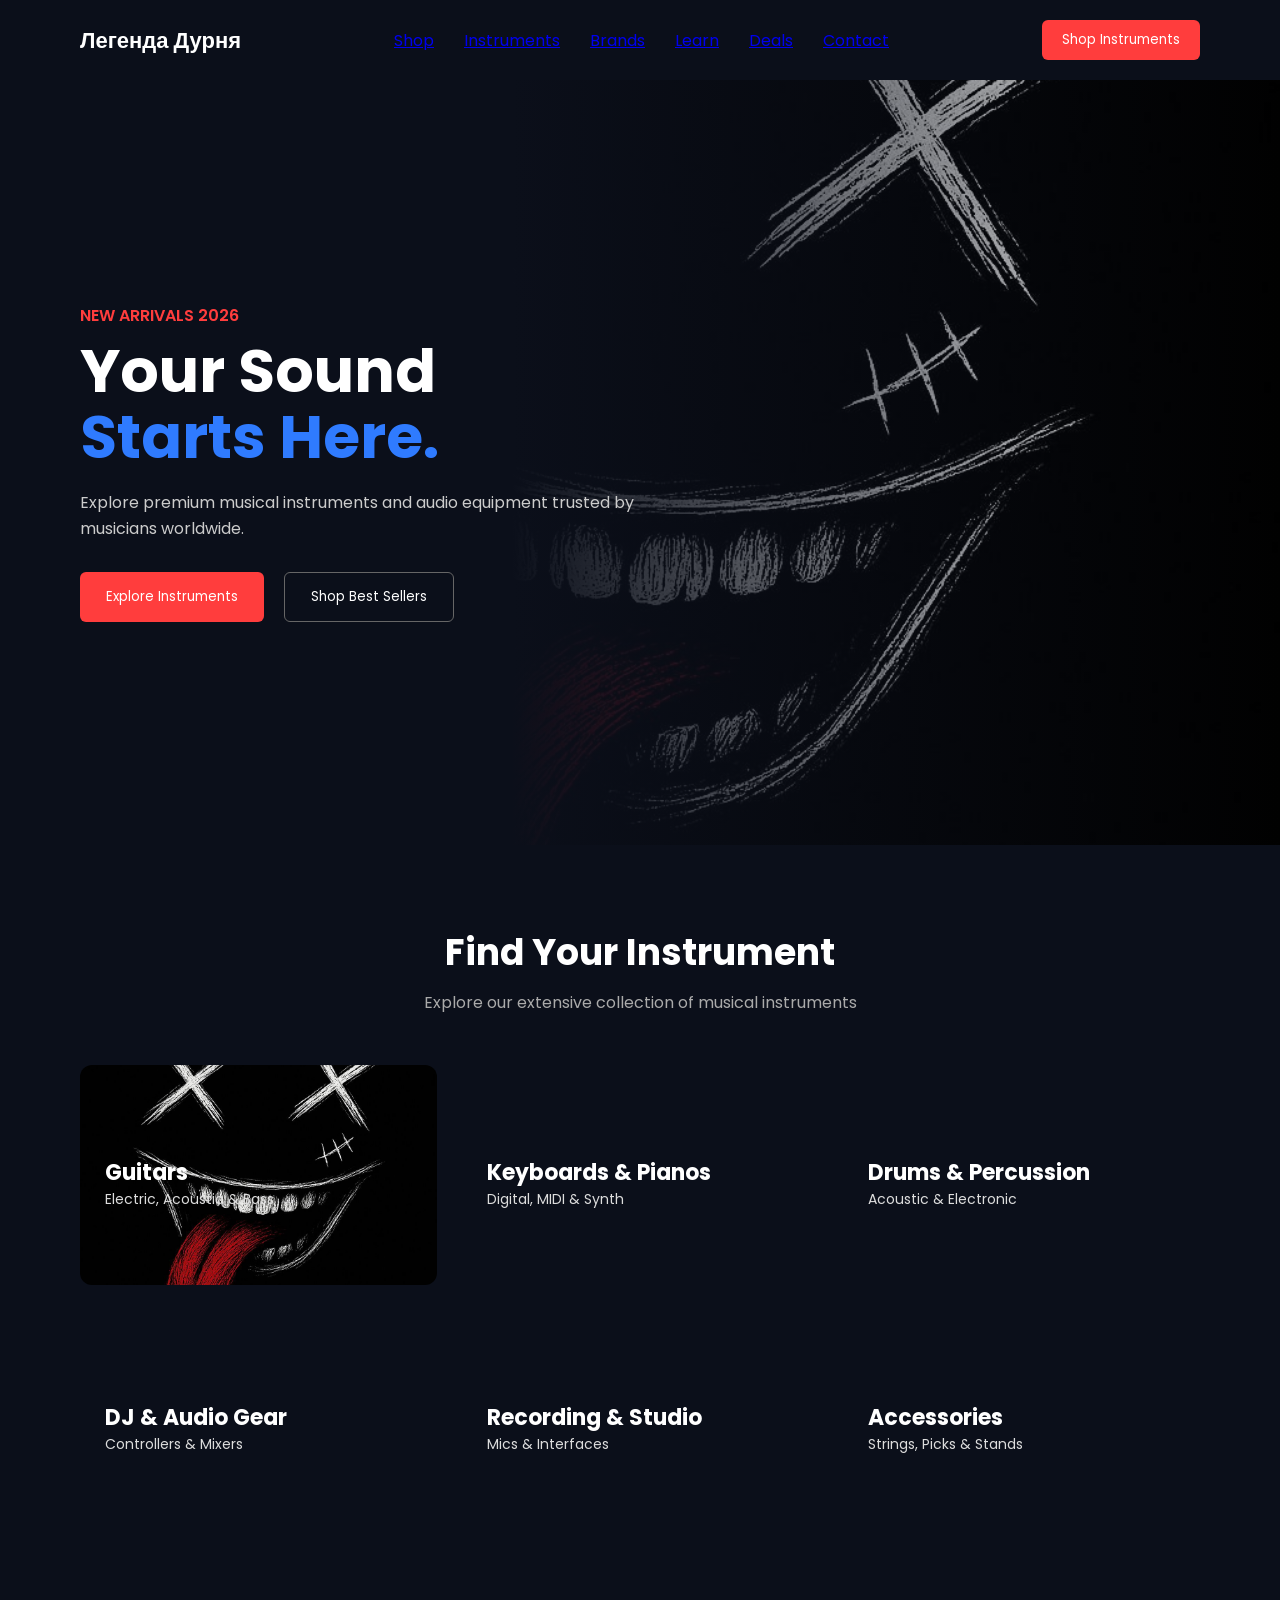
==== index.html @ aaaf857a "розробка урок в групі 1" ====
<!DOCTYPE html>
<html lang="en">
<head>
    <meta charset="UTF-8">
    <meta name="viewport" content="width=device-width, initial-scale=1.0">
    <title>main page</title>
    <link rel="stylesheet" href="css/index.css">
    <link href="https://fonts.googleapis.com/css2?family=Poppins:wght@300;400;600;700&display=swap" rel="stylesheet">
</head>
<body>
<header class="header">

<div class="logo">Легенда Дурня</div>

<nav id="main-menu">
  <ul>
    <li><a href="#shop">Shop</a></li>
    <li><a href="#instruments">Instruments</a></li>
    <li><a href="#brands">Brands</a></li>
    <li><a href="#learn">Learn</a></li>
    <li><a href="#deals">Deals</a></li>
    <li><a href="#contact">Contact</a></li>
  </ul>
</nav>

<button class="shop-btn">Shop Instruments</button>

</header>

<section class="hero">

<div class="hero-content">

<p class="tag">NEW ARRIVALS 2026</p>

<h1>
Your Sound <br>
<span>Starts Here.</span>
</h1>

<p class="description">
Explore premium musical instruments and audio equipment trusted by musicians worldwide.
</p>

<div class="buttons">

<button class="btn-primary">Explore Instruments</button>
<button class="btn-secondary">Shop Best Sellers</button>

</div>

</div>

</section>


<section id="shop" class="categories">

<h2>Find Your Instrument</h2>
<p>Explore our extensive collection of musical instruments</p>

<div class="grid">

<div class="card guitar">
<h3>Guitars</h3>
<p>Electric, Acoustic & Bass</p>
</div>

<div class="card piano">
<h3>Keyboards & Pianos</h3>
<p>Digital, MIDI & Synth</p>
</div>

<div class="card drums">
<h3>Drums & Percussion</h3>
<p>Acoustic & Electronic</p>
</div>

<div class="card dj">
<h3>DJ & Audio Gear</h3>
<p>Controllers & Mixers</p>
</div>

<div class="card studio">
<h3>Recording & Studio</h3>
<p>Mics & Interfaces</p>
</div>

<div class="card accessories">
<h3>Accessories</h3>
<p>Strings, Picks & Stands</p>
</div>

</div>

</section>
 <script src="js/index.js"></script>   
</body>
</html>
---- css/index.css ----
*{
margin:0;
padding:0;
box-sizing:border-box;
font-family:'Poppins',sans-serif;
}

body{
background:#0b0f1a;
color:white;
}

/* HEADER */

.header{
display:flex;
justify-content:space-between;
align-items:center;
padding:20px 80px;
background:#0b0f1a;
}

.logo{
font-weight:700;
font-size:22px;
}

nav ul{
display:flex;
gap:30px;
list-style:none;
color:#bbb;
}

nav li:hover{
color:white;
cursor:pointer;
}

.shop-btn{
background:#ff3d3d;
border:none;
padding:10px 20px;
color:white;
border-radius:6px;
cursor:pointer;
}

/* HERO */

.hero{
height:85vh;
display:flex;
align-items:center;
padding:0 80px;

background:
linear-gradient(to right,#0b0f1a 40%,transparent),
url("../imeges/photo_2026-03-14_17-24-15.jpg");

background-size:cover;
background-position:center;
}

.hero-content{
max-width:600px;
}

.tag{
color:#ff3d3d;
margin-bottom:10px;
font-weight:600;
}

.hero h1{
font-size:60px;
line-height:1.1;
}

.hero span{
color:#2f7bff;
}

.description{
margin-top:20px;
color:#ccc;
line-height:1.6;
}

.buttons{
margin-top:30px;
display:flex;
gap:20px;
}

.btn-primary{
background:#ff3d3d;
border:none;
padding:14px 26px;
border-radius:6px;
color:white;
cursor:pointer;
}

.btn-secondary{
background:transparent;
border:1px solid #666;
padding:14px 26px;
border-radius:6px;
color:white;
cursor:pointer;
}

/* CATEGORIES */

.categories{
padding:80px;
text-align:center;
}

.categories h2{
font-size:36px;
margin-bottom:10px;
}

.categories p{
color:#aaa;
margin-bottom:50px;
}

.grid{
display:grid;
grid-template-columns:repeat(3,1fr);
gap:25px;
}

.card{
height:220px;
border-radius:12px;
display:flex;
flex-direction:column;
justify-content:flex-end;
padding:25px;
text-align:left;

background-size:cover;
background-position:center;

transition:0.3s;
}

.card:hover{
transform:scale(1.05);
}

.card h3{
font-size:22px;
}

.card p{
font-size:14px;
color:#ddd;
}

/* images */

.guitar{
background-image:url("../imeges/photo_2026-03-14_17-24-15.jpg");
}

.piano{
background-image:url("https://images.unsplash.com/photo-1513883049090-d0b7439799bf");
}

.drums{
background-image:url("https://images.unsplash.com/photo-1519895609939-d2a6494c3f6c");
}

.dj{
background-image:url("https://images.unsplash.com/photo-1511379938547-c1f69419868d");
}

.studio{
background-image:url("https://images.unsplash.com/photo-1519389950473-47ba0277781c");
}

.accessories{
background-image:url("https://images.unsplash.com/photo-1511671782779-c97d3d27a1d4");
}
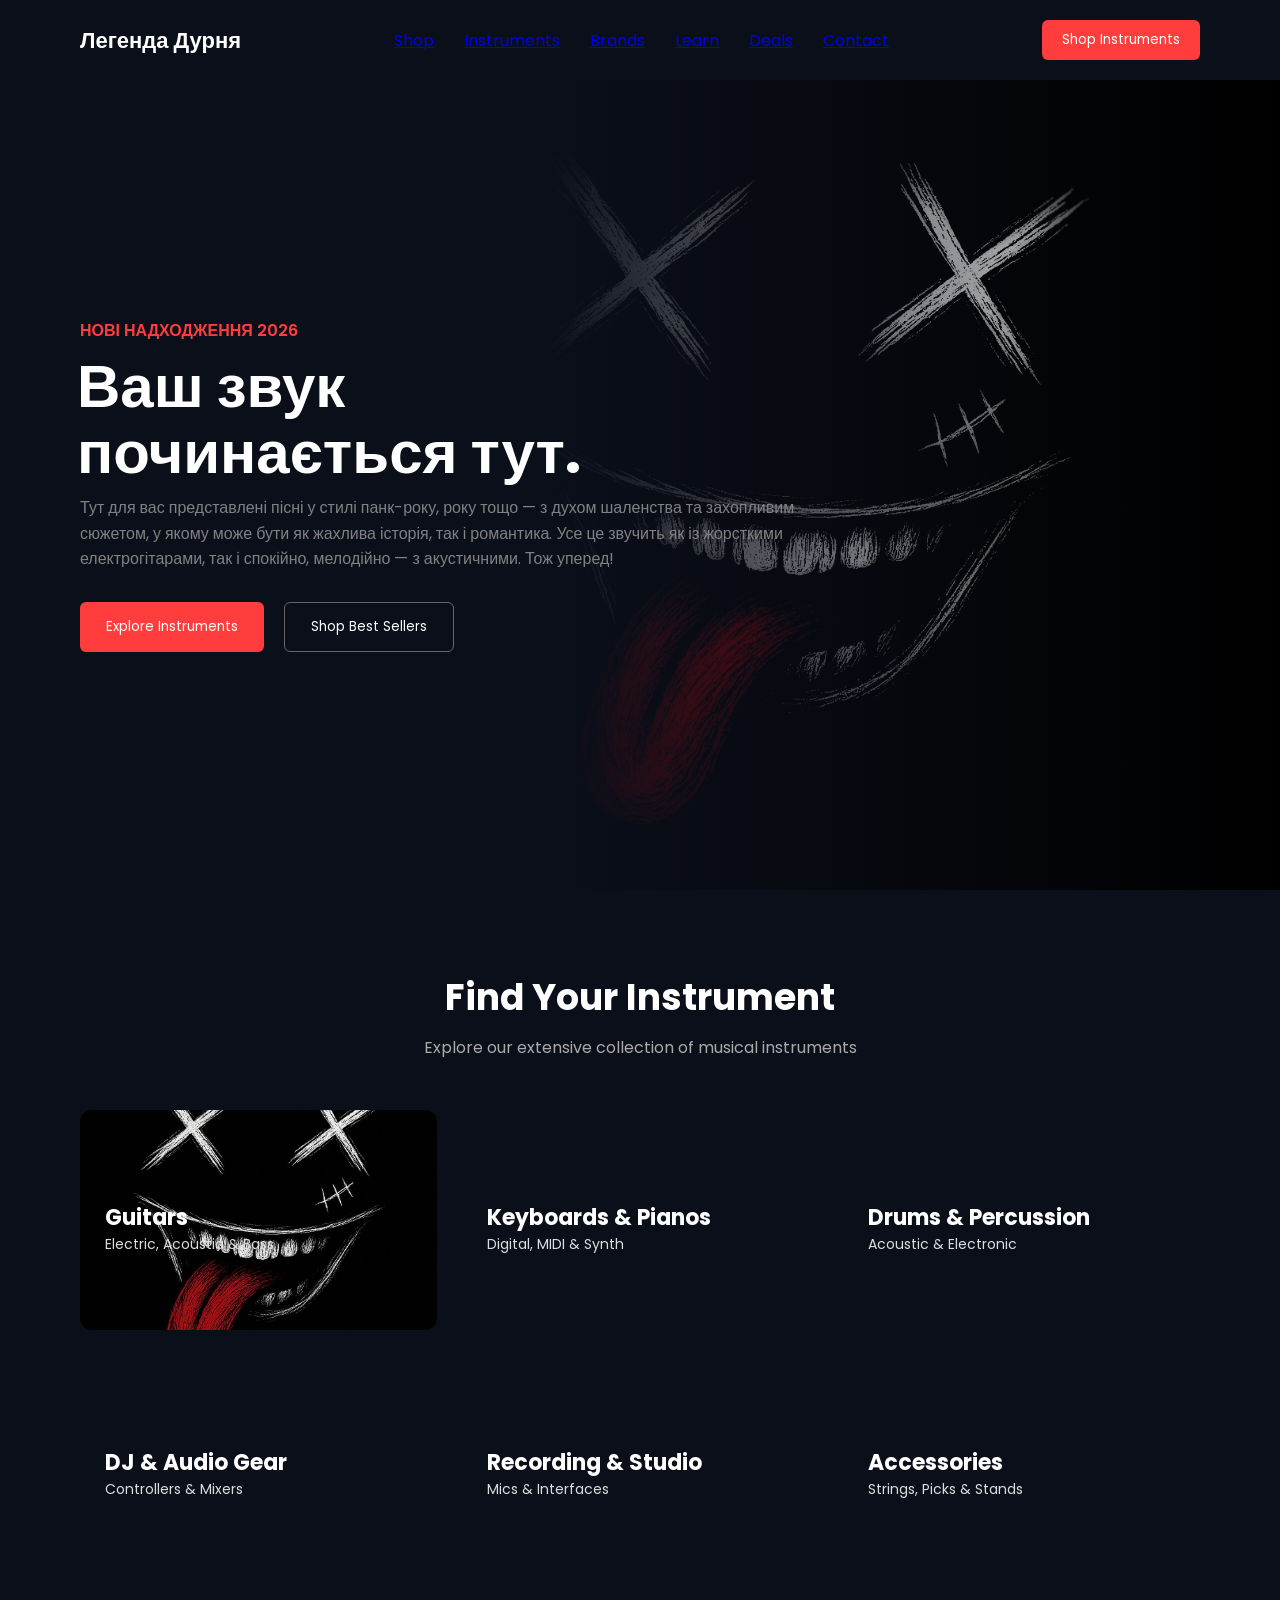
==== commit 842acce8: "головне фото та текст" ====
--- a/index.html
+++ b/index.html
@@ -1,5 +1,5 @@
 <!DOCTYPE html>
-<html lang="en">
+<html lang="uk">
 <head>
     <meta charset="UTF-8">
     <meta name="viewport" content="width=device-width, initial-scale=1.0">
@@ -29,17 +29,22 @@
 
 <section class="hero">
 
+
 <div class="hero-content">
 
-<p class="tag">NEW ARRIVALS 2026</p>
+<p class="tag">НОВІ НАДХОДЖЕННЯ 2026</p>
 
-<h1>
-Your Sound <br>
-<span>Starts Here.</span>
+<h1 class="text"> Ваш звук <br>
+<span>починається тут.</span>
 </h1>
 
 <p class="description">
-Explore premium musical instruments and audio equipment trusted by musicians worldwide.
+Тут для вас представлені
+пісні у стилі панк-року, року тощо —
+з духом шаленства та захопливим сюжетом,
+у якому може бути як жахлива історія, так і романтика.
+Усе це звучить як із жорсткими електрогітарами, так і спокійно, мелодійно — з акустичними.
+Тож уперед!
 </p>
 
 <div class="buttons">
--- a/css/index.css
+++ b/css/index.css
@@ -49,27 +49,34 @@
 /* HERO */
 
 .hero{
-height:85vh;
+height:90vh;
 display:flex;
 align-items:center;
 padding:0 80px;
 
+
 background:
-linear-gradient(to right,#0b0f1a 40%,transparent),
-url("../imeges/photo_2026-03-14_17-24-15.jpg");
-
+linear-gradient(to right,#0b0f1a 25%,transparent),
+url("../imeges/IMG_20260318_171021.jpg");
+max-width: 90%;
+margin-left: 300px ;
 background-size:cover;
 background-position:center;
 }
 
 .hero-content{
-max-width:600px;
+max-width:450px;
+}
+
+.text{
+    margin-left: -303px ;
 }
 
 .tag{
 color:#ff3d3d;
 margin-bottom:10px;
 font-weight:600;
+margin-left: -300px ;
 }
 
 .hero h1{
@@ -78,19 +85,21 @@
 }
 
 .hero span{
-color:#2f7bff;
+color:#ffffff;
 }
 
 .description{
-margin-top:20px;
-color:#ccc;
+margin-top:10px;
+color:#818181;
 line-height:1.6;
+margin-left: -300px ;
 }
 
 .buttons{
 margin-top:30px;
 display:flex;
 gap:20px;
+margin-left: -300px ;
 }
 
 .btn-primary{
@@ -165,7 +174,7 @@
 /* images */
 
 .guitar{
-background-image:url("../imeges/photo_2026-03-14_17-24-15.jpg");
+background-image:url("../imeges/photo_2026-03-14_17-24-15.jpg"); 
 }
 
 .piano{
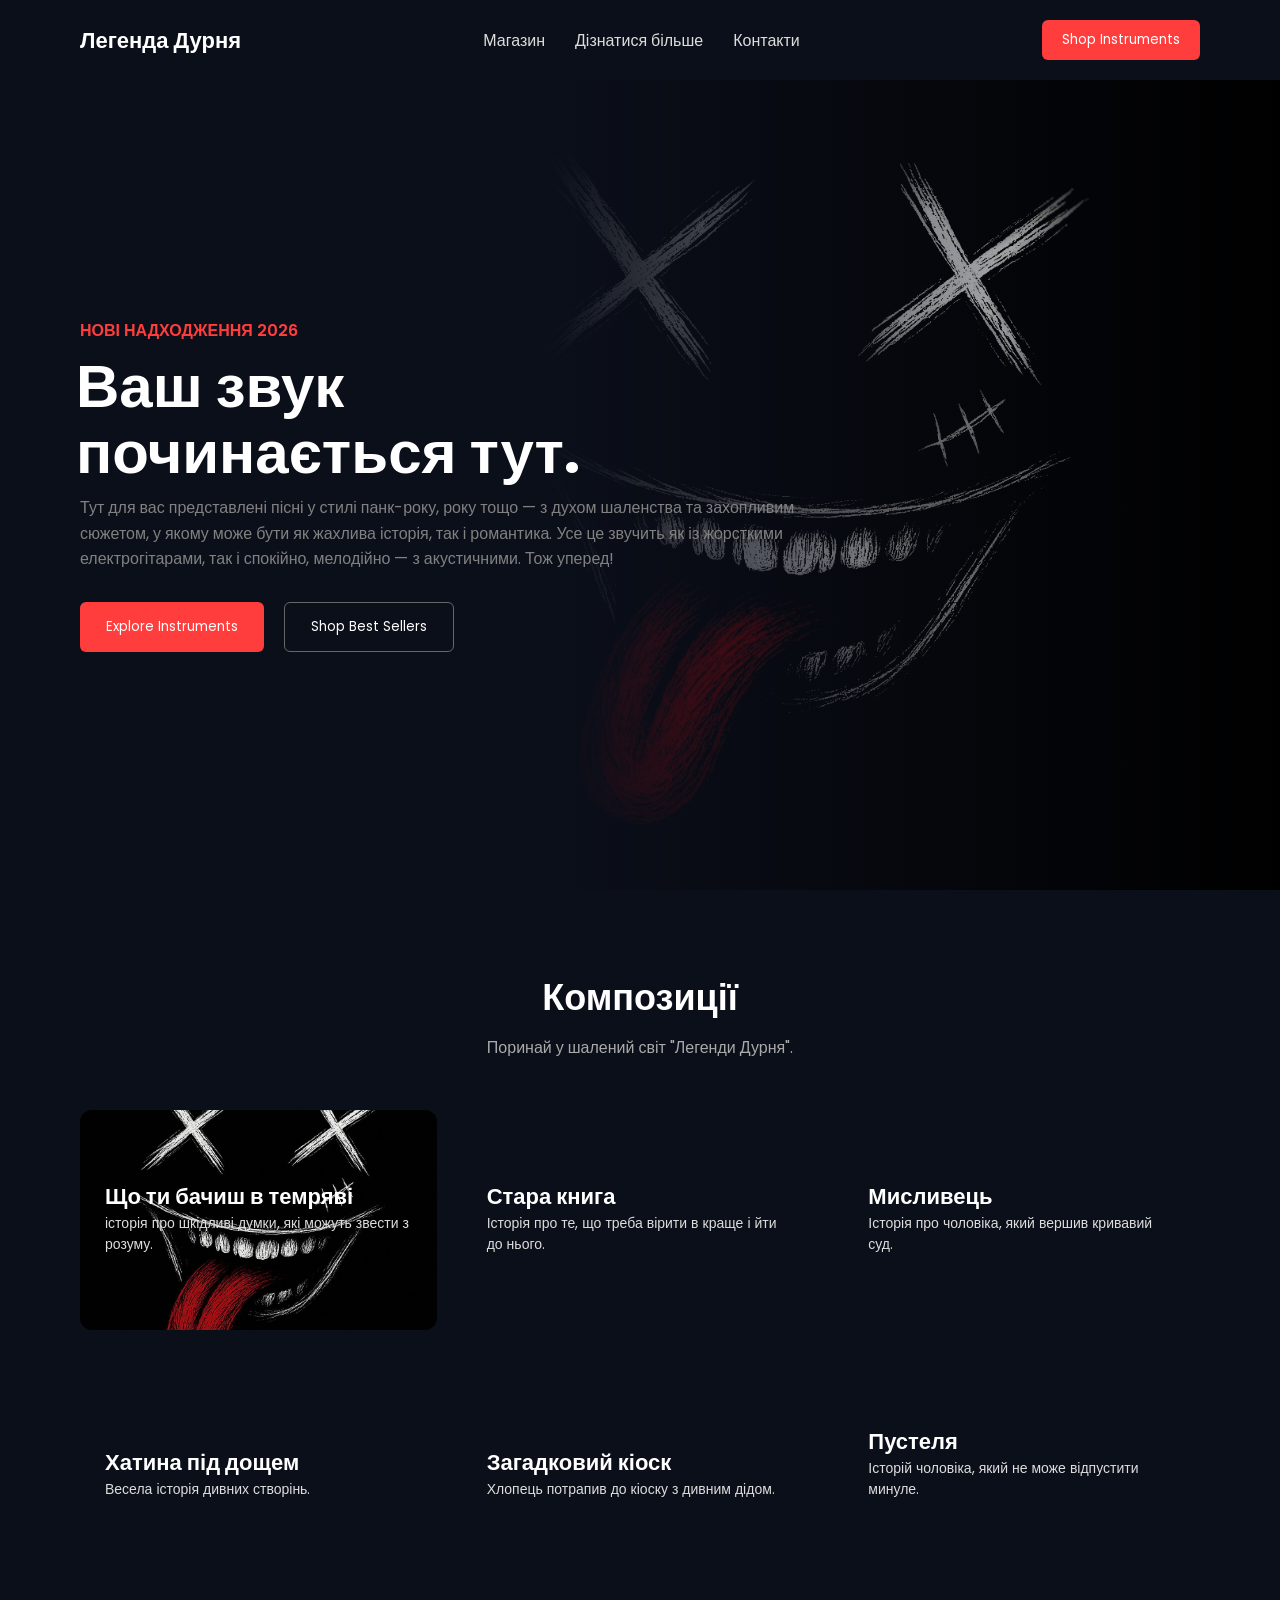
==== commit 7032dac5: "Робота над текстом і стилями" ====
--- a/index.html
+++ b/index.html
@@ -14,12 +14,9 @@
 
 <nav id="main-menu">
   <ul>
-    <li><a href="#shop">Shop</a></li>
-    <li><a href="#instruments">Instruments</a></li>
-    <li><a href="#brands">Brands</a></li>
-    <li><a href="#learn">Learn</a></li>
-    <li><a href="#deals">Deals</a></li>
-    <li><a href="#contact">Contact</a></li>
+    <li><a href="#shop">Магазин</a></li>
+    <li><a href="#learn">Дізнатися більше</a></li>
+    <li><a href="#contact">Контакти</a></li>
   </ul>
 </nav>
 
@@ -61,39 +58,39 @@
 
 <section id="shop" class="categories">
 
-<h2>Find Your Instrument</h2>
-<p>Explore our extensive collection of musical instruments</p>
+<h2>Композиції</h2>
+<p>Поринай у шалений світ "Легенди Дурня".</p>
 
 <div class="grid">
 
 <div class="card guitar">
-<h3>Guitars</h3>
-<p>Electric, Acoustic & Bass</p>
+<h3>Що ти бачиш в темряві</h3>
+<p>історія про шкідливі думки, які можуть звести з розуму.</p>
 </div>
 
 <div class="card piano">
-<h3>Keyboards & Pianos</h3>
-<p>Digital, MIDI & Synth</p>
+<h3>Стара книга</h3>
+<p>Історія про те, що треба вірити в краще і йти до нього.</p>
 </div>
 
 <div class="card drums">
-<h3>Drums & Percussion</h3>
-<p>Acoustic & Electronic</p>
+<h3>Мисливець</h3>
+<p>Історія про чоловіка, який вершив кривавий суд.</p>
 </div>
 
 <div class="card dj">
-<h3>DJ & Audio Gear</h3>
-<p>Controllers & Mixers</p>
+<h3>Хатина під дощем</h3>
+<p>Весела історія дивних створінь.</p>
 </div>
 
 <div class="card studio">
-<h3>Recording & Studio</h3>
-<p>Mics & Interfaces</p>
+<h3>Загадковий кіоск</h3>
+<p>Хлопець потрапив до кіоску з дивним дідом.</p>
 </div>
 
 <div class="card accessories">
-<h3>Accessories</h3>
-<p>Strings, Picks & Stands</p>
+<h3>Пустеля</h3>
+<p>Історій чоловіка, який не може відпустити минуле.</p>
 </div>
 
 </div>
--- a/css/index.css
+++ b/css/index.css
@@ -18,6 +18,12 @@
 align-items:center;
 padding:20px 80px;
 background:#0b0f1a;
+font-family:initial;
+}
+
+a {
+    color:#ddd;
+    text-decoration:none;
 }
 
 .logo{
@@ -69,7 +75,7 @@
 }
 
 .text{
-    margin-left: -303px ;
+    margin-left: -304px ;
 }
 
 .tag{
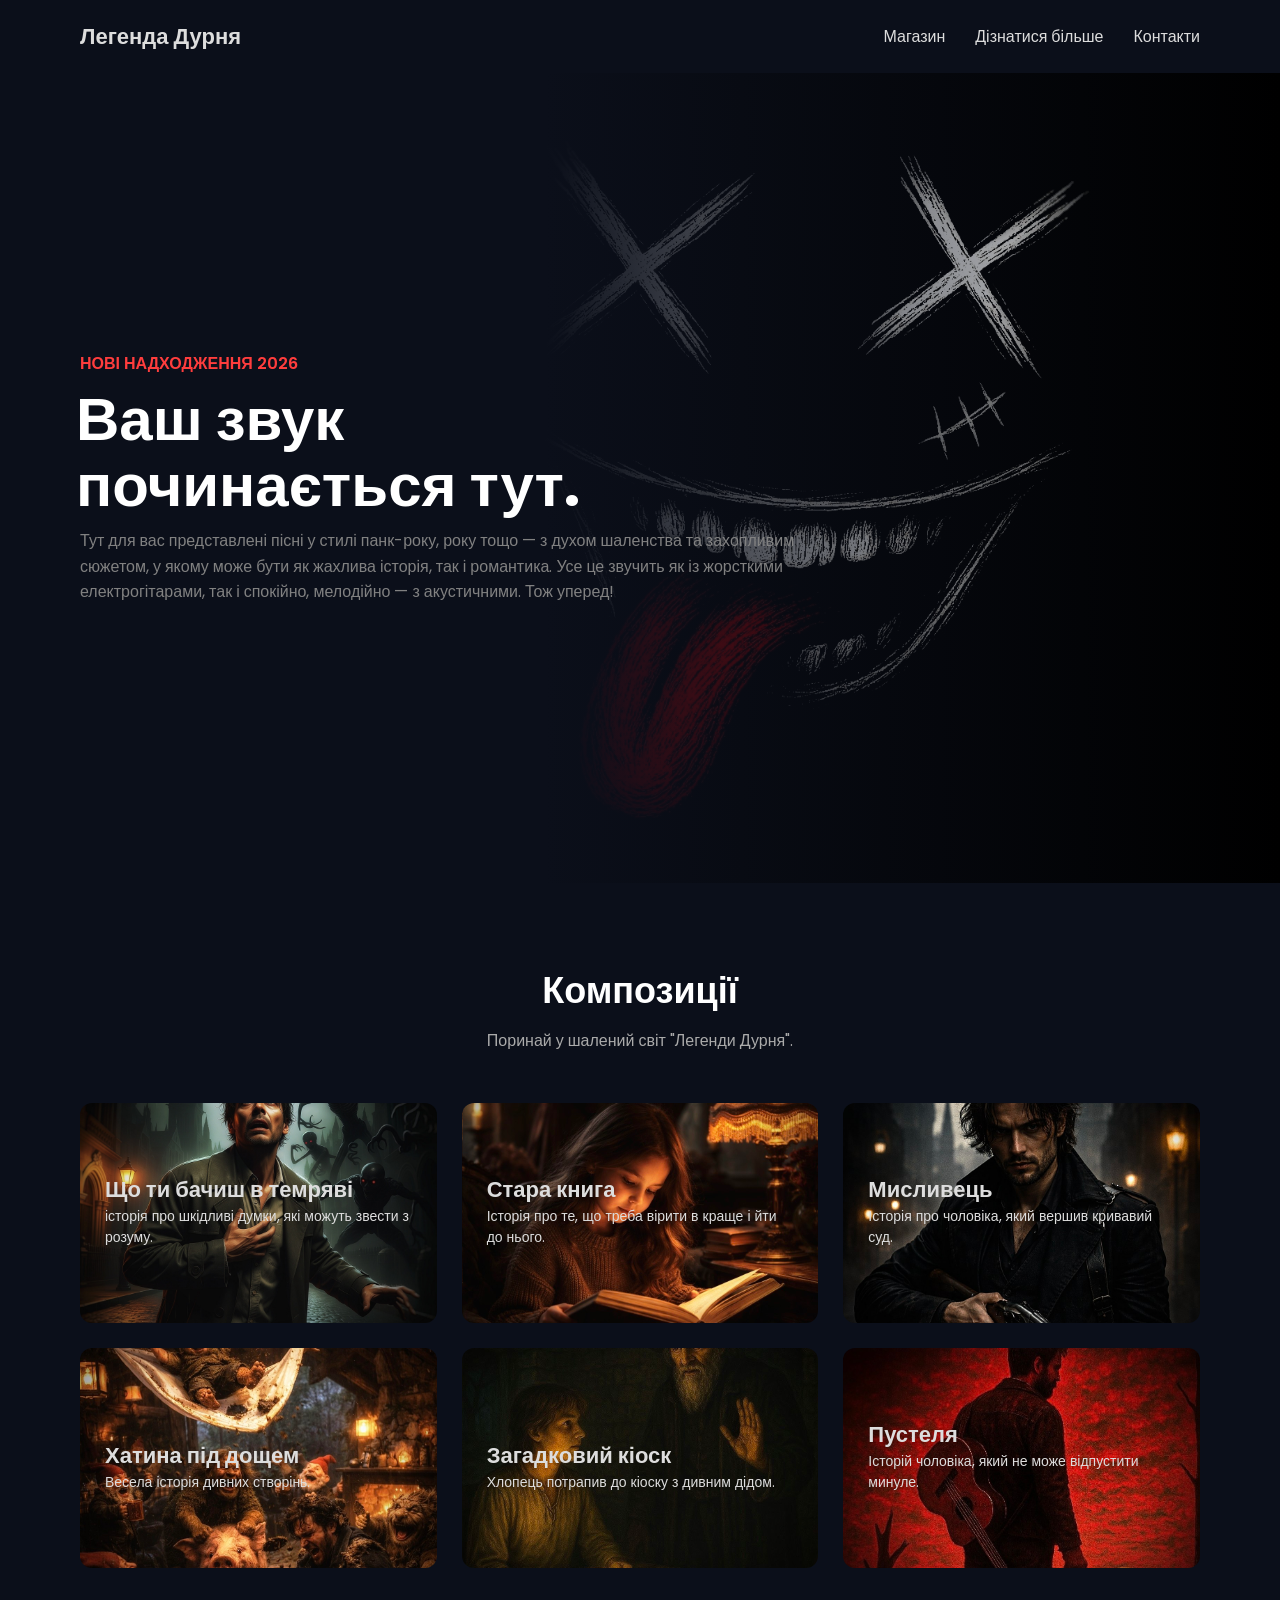
==== commit 03a38298: "робота над дрогою сторінкою і не тільки" ====
--- a/index.html
+++ b/index.html
@@ -10,17 +10,15 @@
 <body>
 <header class="header">
 
-<div class="logo">Легенда Дурня</div>
+<a class="logo" href="index.html">Легенда Дурня</a>
 
 <nav id="main-menu">
   <ul>
-    <li><a href="#shop">Магазин</a></li>
+    <li><a href="shop.html">Магазин</a></li>
     <li><a href="#learn">Дізнатися більше</a></li>
     <li><a href="#contact">Контакти</a></li>
   </ul>
 </nav>
-
-<button class="shop-btn">Shop Instruments</button>
 
 </header>
 
@@ -46,8 +44,6 @@
 
 <div class="buttons">
 
-<button class="btn-primary">Explore Instruments</button>
-<button class="btn-secondary">Shop Best Sellers</button>
 
 </div>
 
@@ -61,7 +57,7 @@
 <h2>Композиції</h2>
 <p>Поринай у шалений світ "Легенди Дурня".</p>
 
-<div class="grid">
+<a class="grid" href="shop.html">
 
 <div class="card guitar">
 <h3>Що ти бачиш в темряві</h3>
@@ -93,7 +89,7 @@
 <p>Історій чоловіка, який не може відпустити минуле.</p>
 </div>
 
-</div>
+</a>
 
 </section>
  <script src="js/index.js"></script>   
--- a/css/index.css
+++ b/css/index.css
@@ -101,12 +101,7 @@
 margin-left: -300px ;
 }
 
-.buttons{
-margin-top:30px;
-display:flex;
-gap:20px;
-margin-left: -300px ;
-}
+
 
 .btn-primary{
 background:#ff3d3d;
@@ -117,14 +112,7 @@
 cursor:pointer;
 }
 
-.btn-secondary{
-background:transparent;
-border:1px solid #666;
-padding:14px 26px;
-border-radius:6px;
-color:white;
-cursor:pointer;
-}
+
 
 /* CATEGORIES */
 
@@ -180,25 +168,25 @@
 /* images */
 
 .guitar{
-background-image:url("../imeges/photo_2026-03-14_17-24-15.jpg"); 
+background-image:url("../imeges/photo55_2026-03-23_18-04-13.jpg"); 
 }
 
 .piano{
-background-image:url("https://images.unsplash.com/photo-1513883049090-d0b7439799bf");
+background-image:url("/imeges/photoмузика_2026-03-23_18-03-28.jpg");
 }
 
 .drums{
-background-image:url("https://images.unsplash.com/photo-1519895609939-d2a6494c3f6c");
+background-image:url("/imeges/photo1_2026-03-23_18-14-54.jpg");
 }
 
 .dj{
-background-image:url("https://images.unsplash.com/photo-1511379938547-c1f69419868d");
+background-image:url("/imeges/photo2_2026-03-23_18-25-43.jpg");
 }
 
 .studio{
-background-image:url("https://images.unsplash.com/photo-1519389950473-47ba0277781c");
+background-image:url("/imeges/photo6_2026-03-23_18-40-12.jpg");
 }
 
 .accessories{
-background-image:url("https://images.unsplash.com/photo-1511671782779-c97d3d27a1d4");
+background-image:url("/imeges/photo7_2026-03-23_18-53-33.jpg");
 }
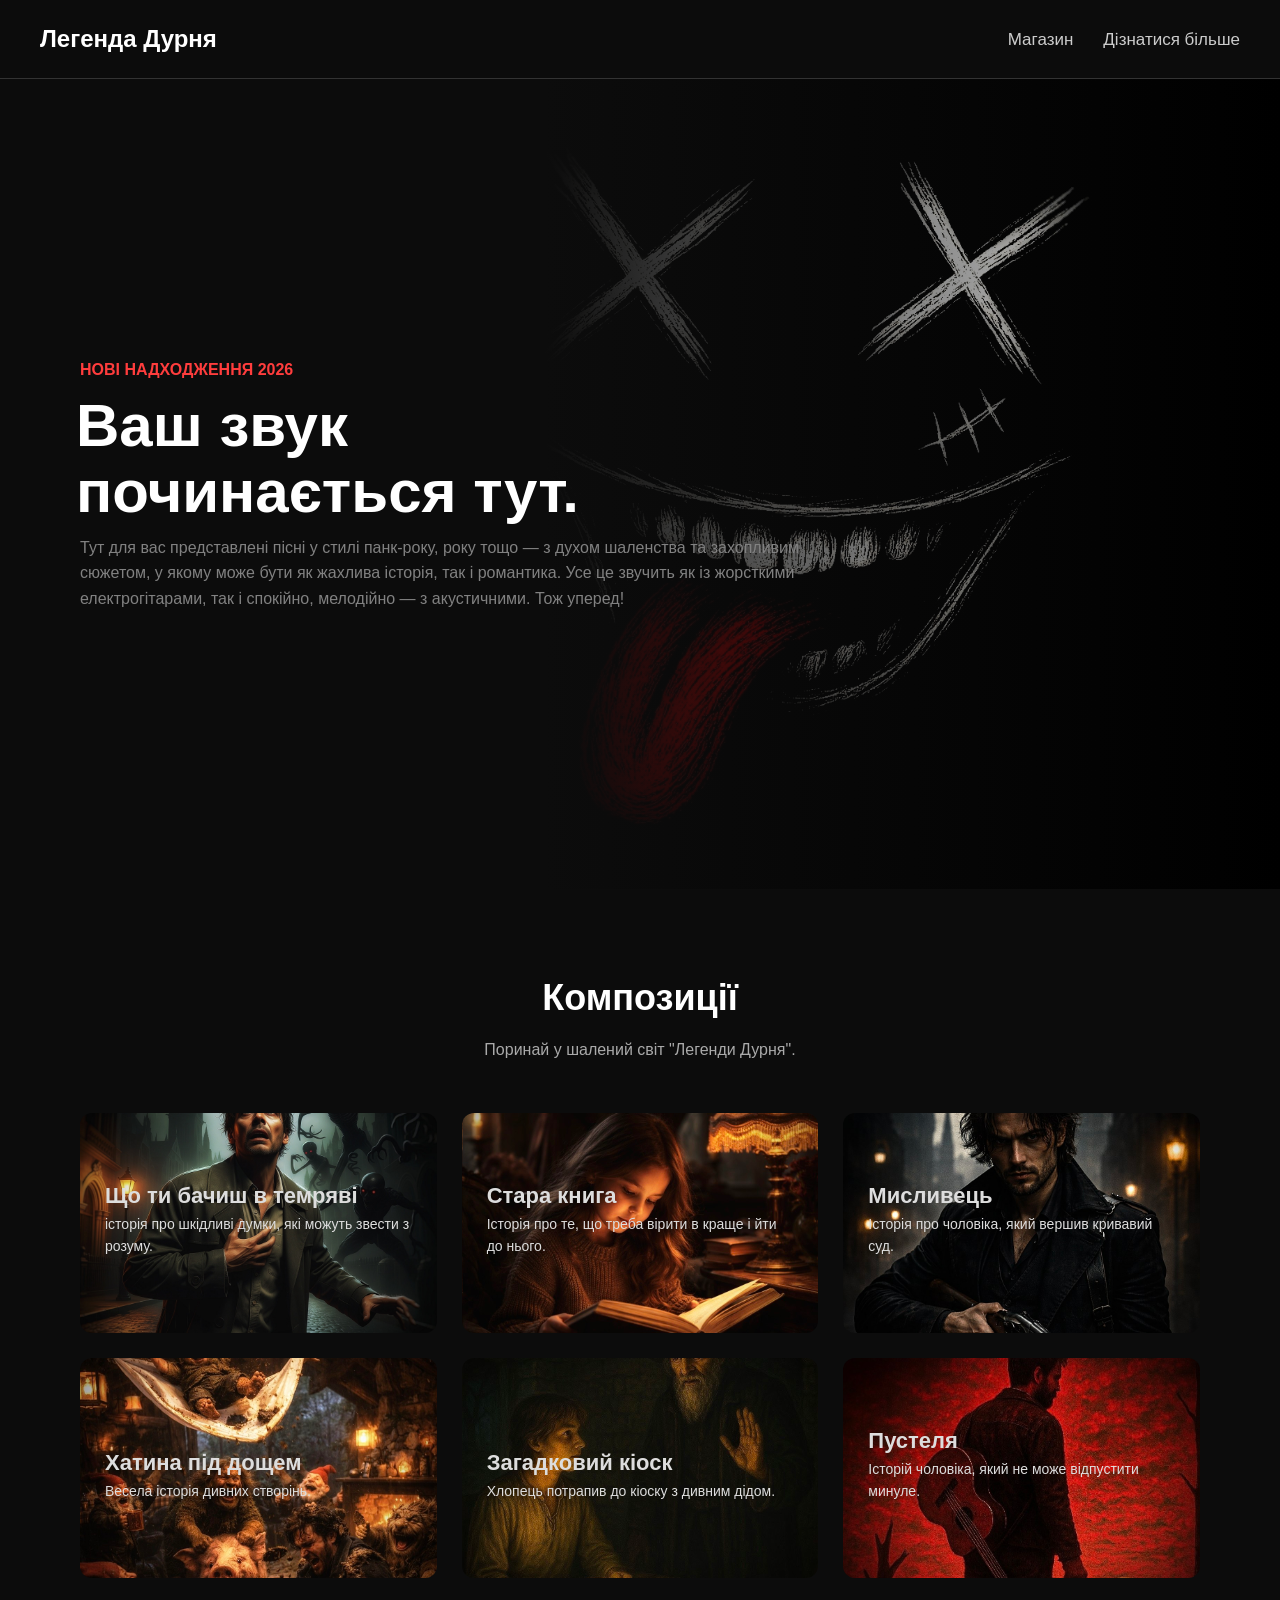
==== commit 8553d616: "допрацювання дрогої сторінки ти інче" ====
--- a/index.html
+++ b/index.html
@@ -3,7 +3,7 @@
 <head>
     <meta charset="UTF-8">
     <meta name="viewport" content="width=device-width, initial-scale=1.0">
-    <title>main page</title>
+    <title>Легенда Дурня</title>
     <link rel="stylesheet" href="css/index.css">
     <link href="https://fonts.googleapis.com/css2?family=Poppins:wght@300;400;600;700&display=swap" rel="stylesheet">
 </head>
@@ -13,10 +13,10 @@
 <a class="logo" href="index.html">Легенда Дурня</a>
 
 <nav id="main-menu">
-  <ul>
+  <ul class="nav-links">
     <li><a href="shop.html">Магазин</a></li>
     <li><a href="#learn">Дізнатися більше</a></li>
-    <li><a href="#contact">Контакти</a></li>
+    
   </ul>
 </nav>
 
--- a/css/index.css
+++ b/css/index.css
@@ -2,23 +2,41 @@
 margin:0;
 padding:0;
 box-sizing:border-box;
-font-family:'Poppins',sans-serif;
+font-family:sans-serif;
 }
 
 body{
-background:#0b0f1a;
-color:white;
+background:#0c0c0c;
+color:white;
+line-height: 1.6;
 }
 
 /* HEADER */
 
 .header{
-display:flex;
-justify-content:space-between;
-align-items:center;
-padding:20px 80px;
-background:#0b0f1a;
-font-family:initial;
+display: flex;
+justify-content: space-between;
+align-items: center;
+padding: 20px 40px;
+background: transparent;
+border-bottom: 1px solid #333; /* Тонка межа */
+}
+
+.nav-links {
+    list-style: none;
+    display: flex;
+    gap: 30px;
+}
+
+.nav-links a {
+    color: #ccc;
+    text-decoration: none;
+    font-size: 17px;
+    transition: 0.3s ease;
+}
+
+.nav-links a:hover {
+    color: #ff3131; /* Червоний акцент, як на скриншоті */
 }
 
 a {
@@ -27,15 +45,28 @@
 }
 
 .logo{
-font-weight:700;
-font-size:22px;
-}
+font-size: 24px;
+    font-weight: bold;
+    color: white;
+    text-decoration: none;
+    display: inline-block; /* Це обов'язково для тега <a> */
+    display: inline-block;
+    transform: rotate(0deg); /* Початковий стан: нахил вліво */
+    transition: 0.5s;          /* Час анімації (0.3 секунди) */
+    text-decoration: none;     /* Прибрати підкреслення, якщо треба */
+    color: #ffffff;            /* Твій колір */
+}
+.logo:hover {
+    transform: rotate(-2deg);  /* Стан при наведенні: вирівнюється в нуль */
+    color: #d80000;           /* Можна ще й колір міняти при наведенні */
+}
+
+
 
 nav ul{
-display:flex;
-gap:30px;
-list-style:none;
-color:#bbb;
+list-style: none;
+    display: flex;
+    gap: 30px;
 }
 
 nav li:hover{
@@ -62,7 +93,7 @@
 
 
 background:
-linear-gradient(to right,#0b0f1a 25%,transparent),
+linear-gradient(to right,#0c0c0c 25%,transparent),
 url("../imeges/IMG_20260318_171021.jpg");
 max-width: 90%;
 margin-left: 300px ;
@@ -189,4 +220,20 @@
 
 .accessories{
 background-image:url("/imeges/photo7_2026-03-23_18-53-33.jpg");
+}
+
+/* Адаптивність для мобільних */
+@media (max-width: 600px) {
+    .main-content {
+        padding: 40px 3%;
+    }
+    .songs-grid {
+        grid-template-columns: 1fr; /* 1 в ряд на телефоні */
+    }
+    .song-card {
+        padding: 30px;
+    }
+    .page-title {
+        font-size: 32px;
+    }
 }
